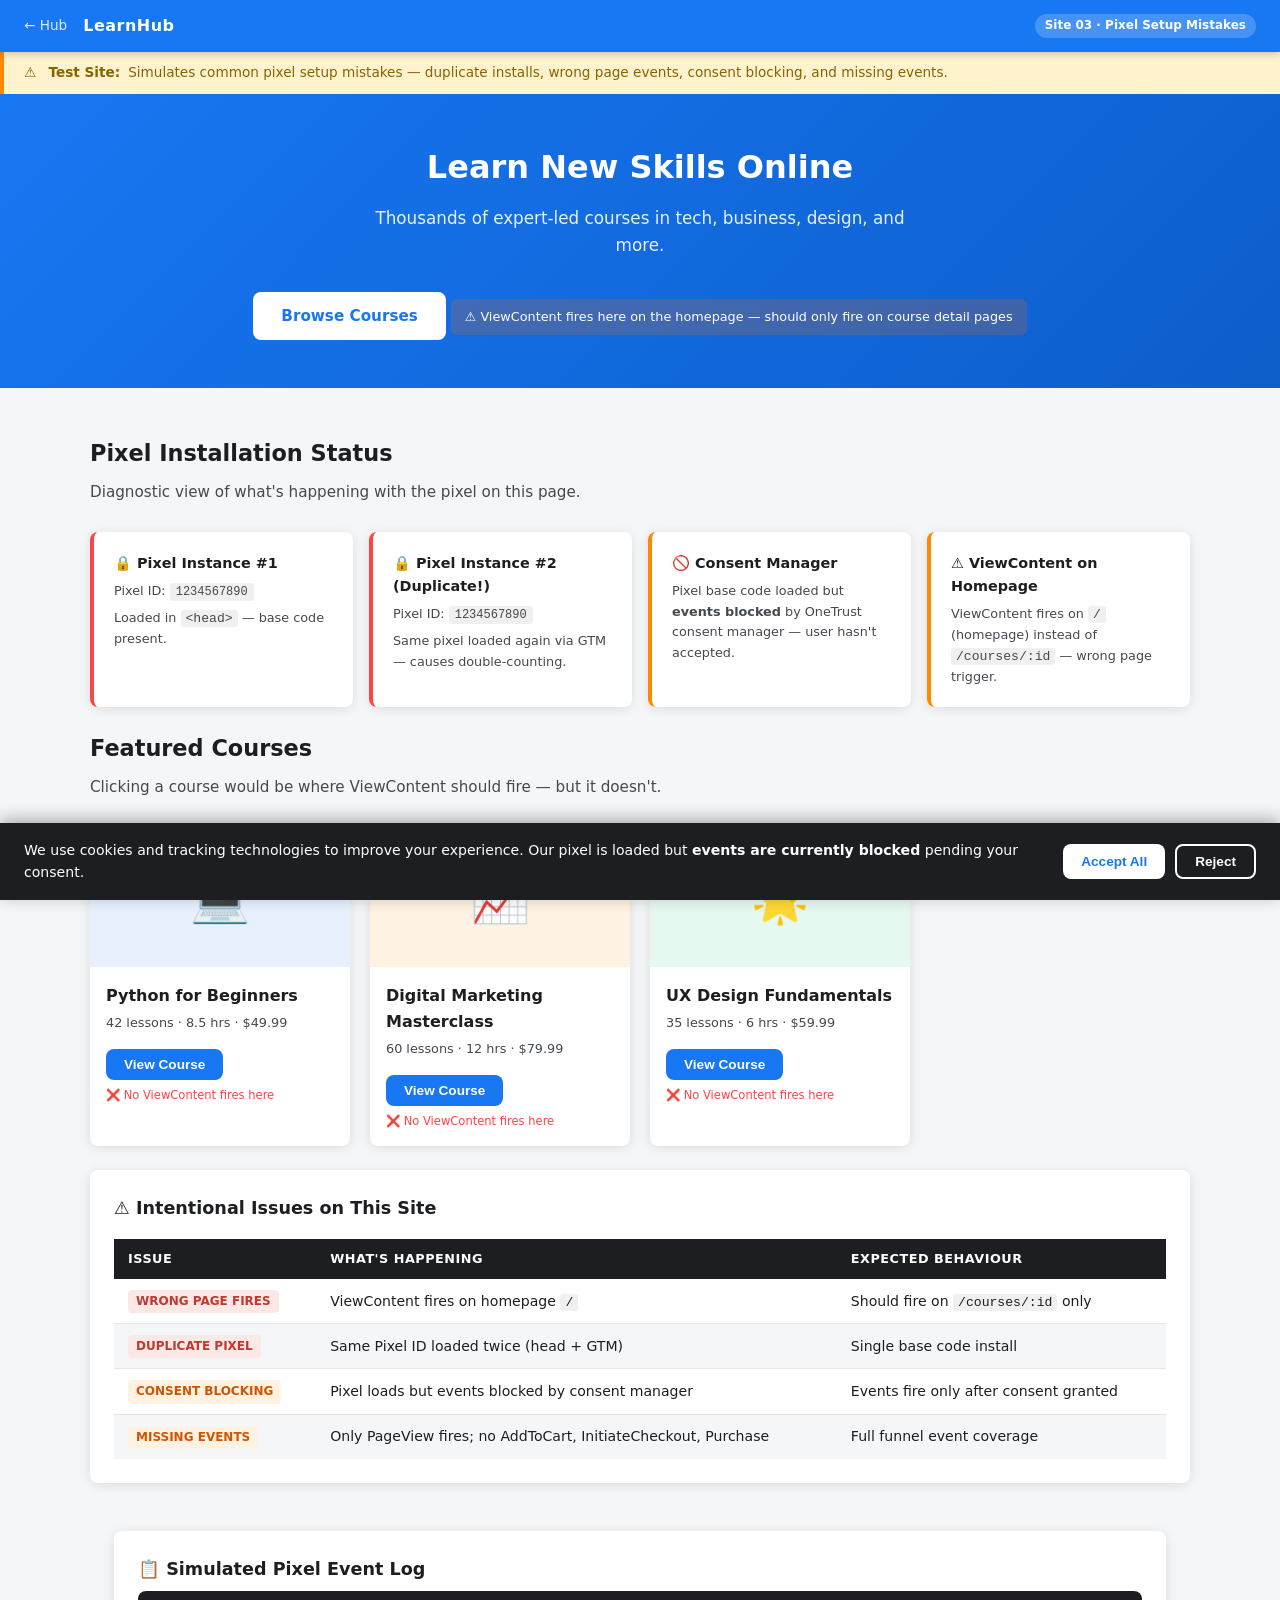
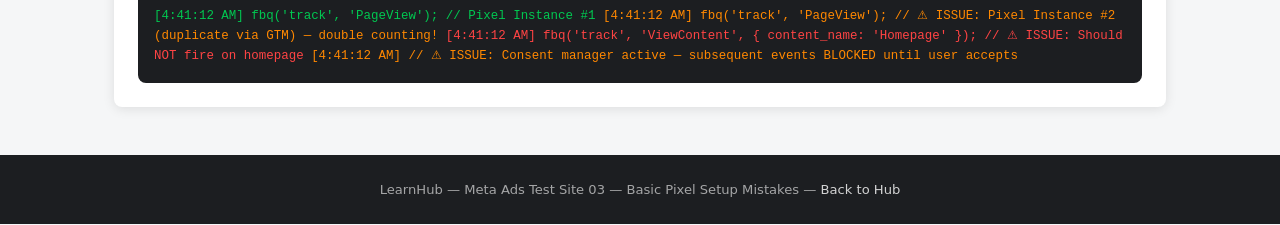
==== edu_pixel_setup/index.html @ 036d87c8 "Initial commit: 11 Meta Ads test sites" ====
<!DOCTYPE html>
<html lang="en">
<head>
  <meta charset="UTF-8" />
  <meta name="viewport" content="width=device-width, initial-scale=1.0" />
  <title>LearnHub — Pixel Setup Mistakes</title>
  <link rel="stylesheet" href="../style.css" />
  <style>
    .pixel-status-grid { display: grid; grid-template-columns: repeat(auto-fill, minmax(240px, 1fr)); gap: 16px; margin: 24px 0; }
    .pixel-status-card {
      background: var(--white); border-radius: var(--radius); box-shadow: var(--shadow);
      padding: 20px; border-left: 4px solid var(--gray-200);
    }
    .pixel-status-card.ok     { border-left-color: var(--green); }
    .pixel-status-card.warn   { border-left-color: var(--orange); }
    .pixel-status-card.error  { border-left-color: var(--red); }
    .pixel-status-card h4 { font-size: .9rem; font-weight: 700; margin-bottom: 6px; }
    .pixel-status-card p  { font-size: .8rem; color: var(--gray-700); }
    .pixel-id-badge { font-family: monospace; font-size: .75rem; background: #f0f0f0; padding: 2px 6px; border-radius: 3px; }
    code { background: #f0f0f0; padding: 1px 5px; border-radius: 3px; font-size: .82rem; font-family: monospace; }
    .course-card { background: var(--white); border-radius: var(--radius); box-shadow: var(--shadow); overflow: hidden; }
    .course-img { height: 140px; display: flex; align-items: center; justify-content: center; font-size: 3rem; }
    .course-info { padding: 16px; }
    .course-title { font-weight: 700; margin-bottom: 4px; }
    .course-meta { font-size: .8rem; color: var(--gray-700); }
  </style>
</head>
<body>

<nav class="site-nav">
  <a class="back-link" href="../index.html">&#8592; Hub</a>
  <a class="logo" href="#">LearnHub</a>
  <span class="badge">Site 03 · Pixel Setup Mistakes</span>
</nav>

<div class="issue-banner">
  &#9888;&nbsp;<strong>Test Site:</strong> Simulates common pixel setup mistakes — duplicate installs, wrong page events, consent blocking, and missing events.
</div>

<!-- HERO / HOMEPAGE (ViewContent fires here — wrong!) -->
<div class="hero" style="padding:48px 24px;">
  <h1>Learn New Skills Online</h1>
  <p>Thousands of expert-led courses in tech, business, design, and more.</p>
  <a href="#courses" class="btn btn-white">Browse Courses</a>
  <!-- ISSUE: ViewContent fires on homepage, not on a product/course page -->
  <div style="margin-top:16px; background:rgba(255,100,0,.2); border-radius:6px; padding:8px 14px; font-size:.8rem; display:inline-block;">
    &#9888; ViewContent fires here on the homepage — should only fire on course detail pages
  </div>
</div>

<!-- Pixel Status Panel -->
<div class="container section">
  <h2 class="section-title">Pixel Installation Status</h2>
  <p class="section-sub">Diagnostic view of what's happening with the pixel on this page.</p>

  <div class="pixel-status-grid">
    <div class="pixel-status-card error">
      <h4>&#128274; Pixel Instance #1</h4>
      <p>Pixel ID: <span class="pixel-id-badge">1234567890</span></p>
      <p style="margin-top:6px;">Loaded in <code>&lt;head&gt;</code> — base code present.</p>
    </div>
    <div class="pixel-status-card error">
      <h4>&#128274; Pixel Instance #2 (Duplicate!)</h4>
      <p>Pixel ID: <span class="pixel-id-badge">1234567890</span></p>
      <p style="margin-top:6px;">Same pixel loaded again via GTM — causes double-counting.</p>
    </div>
    <div class="pixel-status-card warn">
      <h4>&#128683; Consent Manager</h4>
      <p>Pixel base code loaded but <strong>events blocked</strong> by OneTrust consent manager — user hasn't accepted.</p>
    </div>
    <div class="pixel-status-card warn">
      <h4>&#9888; ViewContent on Homepage</h4>
      <p>ViewContent fires on <code>/</code> (homepage) instead of <code>/courses/:id</code> — wrong page trigger.</p>
    </div>
  </div>

  <!-- Courses Grid -->
  <h2 class="section-title mt-24" id="courses">Featured Courses</h2>
  <p class="section-sub">Clicking a course would be where ViewContent should fire — but it doesn't.</p>

  <div class="grid-3">
    <div class="course-card">
      <div class="course-img" style="background:#e8f0fe;">&#128187;</div>
      <div class="course-info">
        <div class="course-title">Python for Beginners</div>
        <div class="course-meta">42 lessons &middot; 8.5 hrs &middot; $49.99</div>
        <button class="btn btn-primary btn-sm mt-16" onclick="simulateCourseClick('COURSE_PY01', 49.99)">View Course</button>
        <p style="font-size:.72rem; color:var(--red); margin-top:6px;">&#10060; No ViewContent fires here</p>
      </div>
    </div>
    <div class="course-card">
      <div class="course-img" style="background:#fef3e2;">&#128200;</div>
      <div class="course-info">
        <div class="course-title">Digital Marketing Masterclass</div>
        <div class="course-meta">60 lessons &middot; 12 hrs &middot; $79.99</div>
        <button class="btn btn-primary btn-sm mt-16" onclick="simulateCourseClick('COURSE_MKT02', 79.99)">View Course</button>
        <p style="font-size:.72rem; color:var(--red); margin-top:6px;">&#10060; No ViewContent fires here</p>
      </div>
    </div>
    <div class="course-card">
      <div class="course-img" style="background:#e6f9f0;">&#127775;</div>
      <div class="course-info">
        <div class="course-title">UX Design Fundamentals</div>
        <div class="course-meta">35 lessons &middot; 6 hrs &middot; $59.99</div>
        <button class="btn btn-primary btn-sm mt-16" onclick="simulateCourseClick('COURSE_UX03', 59.99)">View Course</button>
        <p style="font-size:.72rem; color:var(--red); margin-top:6px;">&#10060; No ViewContent fires here</p>
      </div>
    </div>
  </div>

  <!-- Issues Reference -->
  <div class="card mt-24">
    <div class="card-body">
      <h3 class="card-title">&#9888; Intentional Issues on This Site</h3>
      <table class="issue-table">
        <thead><tr><th>Issue</th><th>What's Happening</th><th>Expected Behaviour</th></tr></thead>
        <tbody>
          <tr>
            <td><span class="tag tag-red">Wrong page fires</span></td>
            <td>ViewContent fires on homepage <code>/</code></td>
            <td>Should fire on <code>/courses/:id</code> only</td>
          </tr>
          <tr>
            <td><span class="tag tag-red">Duplicate pixel</span></td>
            <td>Same Pixel ID loaded twice (head + GTM)</td>
            <td>Single base code install</td>
          </tr>
          <tr>
            <td><span class="tag tag-orange">Consent blocking</span></td>
            <td>Pixel loads but events blocked by consent manager</td>
            <td>Events fire only after consent granted</td>
          </tr>
          <tr>
            <td><span class="tag tag-orange">Missing events</span></td>
            <td>Only PageView fires; no AddToCart, InitiateCheckout, Purchase</td>
            <td>Full funnel event coverage</td>
          </tr>
        </tbody>
      </table>
    </div>
  </div>
</div>

<!-- Event Log -->
<div class="container" style="margin-bottom:48px;">
  <div class="card">
    <div class="card-body">
      <h3 class="card-title">&#128203; Simulated Pixel Event Log</h3>
      <div id="event-log" style="font-family:monospace; font-size:.78rem; background:#1c1e21; color:#00c851; padding:16px; border-radius:var(--radius); min-height:80px; max-height:260px; overflow-y:auto;"></div>
    </div>
  </div>
</div>

<!-- Consent Banner -->
<div class="consent-banner" id="consent-banner">
  <p>We use cookies and tracking technologies to improve your experience. Our pixel is loaded but <strong>events are currently blocked</strong> pending your consent.</p>
  <div class="consent-actions">
    <button class="btn btn-white btn-sm" onclick="acceptConsent()">Accept All</button>
    <button class="btn btn-outline btn-sm" style="color:#fff; border-color:#fff;" onclick="rejectConsent()">Reject</button>
  </div>
</div>

<footer>
  LearnHub &mdash; Meta Ads Test Site 03 &mdash; Basic Pixel Setup Mistakes &mdash;
  <a href="../index.html">Back to Hub</a>
</footer>

<script>
  let consentGranted = false;

  function log(msg, color) {
    const el = document.getElementById('event-log');
    const ts = new Date().toLocaleTimeString();
    const c = color || '#00c851';
    el.innerHTML += `<span style="color:${c}">[${ts}] ${msg}</span>\n`;
    el.scrollTop = el.scrollHeight;
  }

  // ISSUE 1: PageView fires immediately
  log(`fbq('track', 'PageView');  // Pixel Instance #1`);
  // ISSUE 2: Duplicate pixel fires same event
  log(`fbq('track', 'PageView');  // ⚠ ISSUE: Pixel Instance #2 (duplicate via GTM) — double counting!`, '#ff8800');
  // ISSUE 3: ViewContent fires on homepage
  log(`fbq('track', 'ViewContent', { content_name: 'Homepage' });  // ⚠ ISSUE: Should NOT fire on homepage`, '#ff4444');
  log(`// ⚠ ISSUE: Consent manager active — subsequent events BLOCKED until user accepts`, '#ff8800');

  function simulateCourseClick(id, price) {
    if (!consentGranted) {
      log(`// ⚠ ISSUE: ViewContent would fire for ${id} but BLOCKED by consent manager`, '#ff4444');
      alert('Consent not granted — pixel events are blocked. Accept cookies to simulate event firing.');
      return;
    }
    log(`// ⚠ ISSUE: No ViewContent fires on course click — event not implemented`, '#ff4444');
    alert('No ViewContent event fires here — this is an intentional missing event issue.');
  }

  function acceptConsent() {
    consentGranted = true;
    document.getElementById('consent-banner').style.display = 'none';
    log(`// User accepted consent — pixel events now unblocked`, '#00c851');
    log(`fbq('consent', 'grant');`);
  }

  function rejectConsent() {
    consentGranted = false;
    document.getElementById('consent-banner').style.display = 'none';
    log(`// User rejected consent — pixel events remain blocked`, '#ff4444');
    log(`fbq('consent', 'revoke');`);
  }
</script>

</body>
</html>
---- style.css ----
/* ============================================================
   Meta Ads Test Sites — Shared Stylesheet
   ============================================================ */

:root {
  --blue:       #1877F2;
  --blue-dark:  #0d5ecb;
  --green:      #00c851;
  --red:        #ff4444;
  --orange:     #ff8800;
  --gray-100:   #f5f6f7;
  --gray-200:   #e4e6ea;
  --gray-700:   #444950;
  --gray-900:   #1c1e21;
  --white:      #ffffff;
  --radius:     8px;
  --shadow:     0 2px 12px rgba(0,0,0,.10);
  --font:       'Segoe UI', system-ui, -apple-system, sans-serif;
}

*, *::before, *::after { box-sizing: border-box; margin: 0; padding: 0; }

body {
  font-family: var(--font);
  background: var(--gray-100);
  color: var(--gray-900);
  line-height: 1.6;
}

/* ---- Top Nav ---- */
.site-nav {
  background: var(--blue);
  padding: 0 24px;
  display: flex;
  align-items: center;
  gap: 16px;
  height: 52px;
  position: sticky;
  top: 0;
  z-index: 100;
  box-shadow: 0 2px 8px rgba(0,0,0,.2);
}
.site-nav .logo {
  font-weight: 700;
  font-size: 1rem;
  color: var(--white);
  text-decoration: none;
  letter-spacing: .5px;
}
.site-nav .back-link {
  color: rgba(255,255,255,.85);
  text-decoration: none;
  font-size: .85rem;
  display: flex;
  align-items: center;
  gap: 4px;
}
.site-nav .back-link:hover { color: var(--white); }
.site-nav .badge {
  margin-left: auto;
  background: rgba(255,255,255,.2);
  color: var(--white);
  font-size: .75rem;
  padding: 2px 10px;
  border-radius: 20px;
  font-weight: 600;
}

/* ---- Issue Banner ---- */
.issue-banner {
  background: #fff3cd;
  border-left: 4px solid var(--orange);
  padding: 10px 20px;
  font-size: .85rem;
  color: #856404;
  display: flex;
  align-items: center;
  gap: 8px;
}
.issue-banner strong { font-weight: 700; }

/* ---- Hero ---- */
.hero {
  background: linear-gradient(135deg, var(--blue) 0%, var(--blue-dark) 100%);
  color: var(--white);
  padding: 60px 24px;
  text-align: center;
}
.hero h1 { font-size: 2rem; margin-bottom: 12px; }
.hero p  { font-size: 1.05rem; opacity: .9; max-width: 560px; margin: 0 auto 24px; }

/* ---- Buttons ---- */
.btn {
  display: inline-block;
  padding: 12px 28px;
  border-radius: var(--radius);
  font-weight: 600;
  font-size: .95rem;
  cursor: pointer;
  border: none;
  text-decoration: none;
  transition: opacity .15s, transform .1s;
}
.btn:hover { opacity: .88; transform: translateY(-1px); }
.btn-primary   { background: var(--blue);  color: var(--white); }
.btn-white     { background: var(--white); color: var(--blue);  }
.btn-green     { background: var(--green); color: var(--white); }
.btn-outline   { background: transparent; color: var(--blue); border: 2px solid var(--blue); }
.btn-sm        { padding: 8px 18px; font-size: .85rem; }
.btn-full      { width: 100%; text-align: center; }

/* ---- Cards / Grid ---- */
.container { max-width: 1100px; margin: 0 auto; padding: 0 24px; }
.section    { padding: 48px 0; }

.card {
  background: var(--white);
  border-radius: var(--radius);
  box-shadow: var(--shadow);
  overflow: hidden;
}
.card-body { padding: 24px; }
.card-title { font-size: 1.1rem; font-weight: 700; margin-bottom: 8px; }

.grid-2 { display: grid; grid-template-columns: repeat(auto-fill, minmax(300px, 1fr)); gap: 24px; }
.grid-3 { display: grid; grid-template-columns: repeat(auto-fill, minmax(220px, 1fr)); gap: 20px; }
.grid-4 { display: grid; grid-template-columns: repeat(auto-fill, minmax(200px, 1fr)); gap: 20px; }

/* ---- Product Card ---- */
.product-card { background: var(--white); border-radius: var(--radius); box-shadow: var(--shadow); overflow: hidden; }
.product-card img { width: 100%; height: 200px; object-fit: cover; }
.product-card .product-info { padding: 16px; }
.product-card .product-name { font-weight: 700; margin-bottom: 4px; }
.product-card .product-price { color: var(--blue); font-size: 1.1rem; font-weight: 700; }
.product-card .product-price-old { text-decoration: line-through; color: #999; font-size: .9rem; margin-left: 6px; }
.product-card .product-actions { padding: 0 16px 16px; display: flex; gap: 8px; }

/* ---- Forms ---- */
.form-group { margin-bottom: 18px; }
.form-group label { display: block; font-weight: 600; margin-bottom: 6px; font-size: .9rem; }
.form-group input,
.form-group select,
.form-group textarea {
  width: 100%;
  padding: 10px 14px;
  border: 1.5px solid var(--gray-200);
  border-radius: var(--radius);
  font-size: .95rem;
  font-family: var(--font);
  transition: border-color .15s;
}
.form-group input:focus,
.form-group select:focus,
.form-group textarea:focus {
  outline: none;
  border-color: var(--blue);
}

/* ---- Issue Table ---- */
.issue-table {
  width: 100%;
  border-collapse: collapse;
  font-size: .88rem;
  margin-top: 16px;
}
.issue-table th {
  background: var(--gray-900);
  color: var(--white);
  padding: 10px 14px;
  text-align: left;
  font-size: .8rem;
  text-transform: uppercase;
  letter-spacing: .5px;
}
.issue-table td { padding: 10px 14px; border-bottom: 1px solid var(--gray-200); }
.issue-table tr:last-child td { border-bottom: none; }
.issue-table tr:nth-child(even) td { background: var(--gray-100); }

.tag {
  display: inline-block;
  padding: 2px 8px;
  border-radius: 4px;
  font-size: .75rem;
  font-weight: 700;
  text-transform: uppercase;
}
.tag-red    { background: #fde8e8; color: #c0392b; }
.tag-orange { background: #fef3e2; color: #d35400; }
.tag-blue   { background: #e8f0fe; color: #1a73e8; }
.tag-green  { background: #e6f9f0; color: #27ae60; }

/* ---- Steps / Funnel ---- */
.steps { display: flex; gap: 0; margin: 32px 0; flex-wrap: wrap; }
.step {
  flex: 1;
  min-width: 120px;
  text-align: center;
  padding: 20px 12px;
  background: var(--white);
  border: 1px solid var(--gray-200);
  position: relative;
}
.step:not(:last-child)::after {
  content: '→';
  position: absolute;
  right: -14px;
  top: 50%;
  transform: translateY(-50%);
  font-size: 1.2rem;
  color: var(--blue);
  z-index: 1;
}
.step .step-num {
  width: 36px; height: 36px;
  border-radius: 50%;
  background: var(--blue);
  color: var(--white);
  font-weight: 700;
  display: flex; align-items: center; justify-content: center;
  margin: 0 auto 8px;
  font-size: .9rem;
}
.step .step-label { font-size: .82rem; font-weight: 600; }
.step.active { border-color: var(--blue); background: #e8f0fe; }
.step.error  { border-color: var(--red);  background: #fde8e8; }

/* ---- Video Player Placeholder ---- */
.video-placeholder {
  background: #111;
  border-radius: var(--radius);
  aspect-ratio: 16/9;
  display: flex;
  flex-direction: column;
  align-items: center;
  justify-content: center;
  color: var(--white);
  position: relative;
  overflow: hidden;
}
.video-placeholder .play-btn {
  width: 64px; height: 64px;
  border-radius: 50%;
  background: rgba(255,255,255,.2);
  display: flex; align-items: center; justify-content: center;
  font-size: 1.8rem;
  cursor: pointer;
  border: 2px solid rgba(255,255,255,.5);
  margin-bottom: 12px;
}
.live-badge {
  position: absolute;
  top: 12px; left: 12px;
  background: var(--red);
  color: var(--white);
  font-size: .75rem;
  font-weight: 700;
  padding: 3px 10px;
  border-radius: 4px;
  text-transform: uppercase;
  letter-spacing: .5px;
}

/* ---- Consent Banner ---- */
.consent-banner {
  position: fixed;
  bottom: 0; left: 0; right: 0;
  background: var(--gray-900);
  color: var(--white);
  padding: 16px 24px;
  display: flex;
  align-items: center;
  gap: 16px;
  flex-wrap: wrap;
  z-index: 999;
  box-shadow: 0 -4px 16px rgba(0,0,0,.3);
}
.consent-banner p { flex: 1; font-size: .88rem; min-width: 200px; }
.consent-banner .consent-actions { display: flex; gap: 10px; }

/* ---- Misc ---- */
.section-title { font-size: 1.4rem; font-weight: 700; margin-bottom: 8px; }
.section-sub   { color: var(--gray-700); margin-bottom: 28px; font-size: .95rem; }
.divider       { border: none; border-top: 1px solid var(--gray-200); margin: 32px 0; }
.text-center   { text-align: center; }
.mt-8  { margin-top: 8px; }
.mt-16 { margin-top: 16px; }
.mt-24 { margin-top: 24px; }
.mb-8  { margin-bottom: 8px; }
.mb-16 { margin-bottom: 16px; }
.mb-24 { margin-bottom: 24px; }

footer {
  background: var(--gray-900);
  color: rgba(255,255,255,.6);
  text-align: center;
  padding: 24px;
  font-size: .82rem;
  margin-top: 48px;
}
footer a { color: rgba(255,255,255,.8); text-decoration: none; }

/* ---- Responsive ---- */
@media (max-width: 640px) {
  .hero h1 { font-size: 1.5rem; }
  .steps { flex-direction: column; }
  .step:not(:last-child)::after { content: '↓'; right: auto; top: auto; bottom: -14px; left: 50%; transform: translateX(-50%); }
  .grid-2, .grid-3, .grid-4 { grid-template-columns: 1fr; }
}
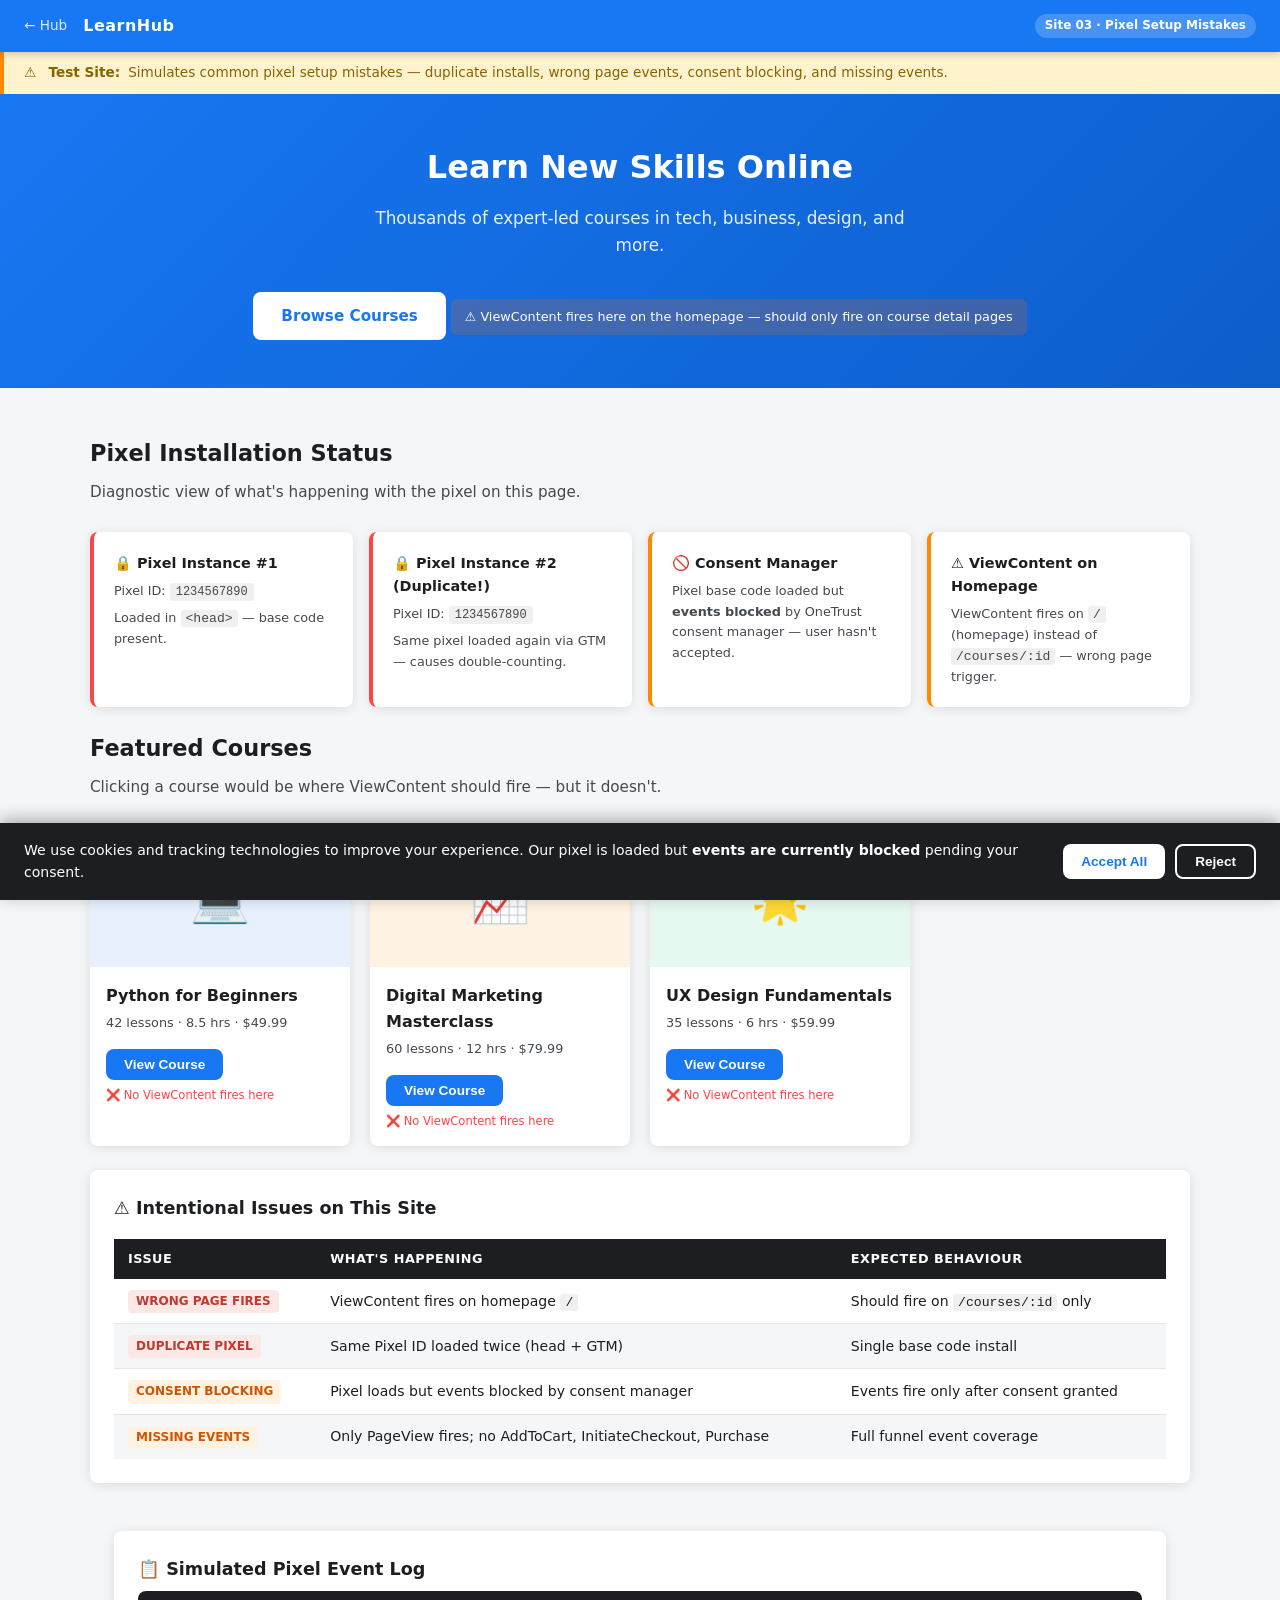
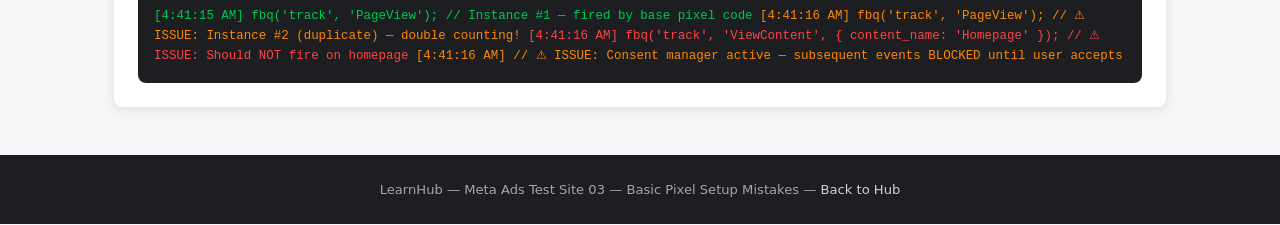
==== commit 3ab7ce3f: "Steps 1 & 2: Install real Meta Pixels and wire up fbq() events across all 11 sites Pixel mapping: - " ====
--- a/edu_pixel_setup/index.html
+++ b/edu_pixel_setup/index.html
@@ -5,6 +5,38 @@
   <meta name="viewport" content="width=device-width, initial-scale=1.0" />
   <title>LearnHub — Pixel Setup Mistakes</title>
   <link rel="stylesheet" href="../style.css" />
+
+  <!-- Meta Pixel Code — Signals Pixel (2600343890366158) — Instance #1 (correct) -->
+  <script>
+  !function(f,b,e,v,n,t,s)
+  {if(f.fbq)return;n=f.fbq=function(){n.callMethod?
+  n.callMethod.apply(n,arguments):n.queue.push(arguments)};
+  if(!f._fbq)f._fbq=n;n.push=n;n.loaded=!0;n.version='2.0';
+  n.queue=[];t=b.createElement(e);t.async=!0;
+  t.src=v;s=b.getElementsByTagName(e)[0];
+  s.parentNode.insertBefore(t,s)}(window, document,'script',
+  'https://connect.facebook.net/en_US/fbevents.js');
+  fbq('init', '2600343890366158');
+  fbq('track', 'PageView');
+  </script>
+  <noscript><img height="1" width="1" style="display:none"
+  src="https://www.facebook.com/tr?id=2600343890366158&ev=PageView&noscript=1"
+  /></noscript>
+  <!-- End Meta Pixel Code -->
+
+  <!-- ⚠ INTENTIONAL ISSUE: Duplicate Pixel Install via GTM (Instance #2) -->
+  <script>
+  // Simulates a second fbq('init') call as would happen with a duplicate GTM tag
+  fbq('init', '2600343890366158');  // Duplicate init
+  fbq('track', 'PageView');         // Duplicate PageView — causes double counting
+  </script>
+  <!-- End Duplicate Pixel -->
+
+  <!-- ⚠ INTENTIONAL ISSUE: ViewContent fires on homepage (should not) -->
+  <script>
+  fbq('track', 'ViewContent', { content_name: 'Homepage' });
+  </script>
+
   <style>
     .pixel-status-grid { display: grid; grid-template-columns: repeat(auto-fill, minmax(240px, 1fr)); gap: 16px; margin: 24px 0; }
     .pixel-status-card {
@@ -176,11 +208,9 @@
     el.scrollTop = el.scrollHeight;
   }
 
-  // ISSUE 1: PageView fires immediately
-  log(`fbq('track', 'PageView');  // Pixel Instance #1`);
-  // ISSUE 2: Duplicate pixel fires same event
-  log(`fbq('track', 'PageView');  // ⚠ ISSUE: Pixel Instance #2 (duplicate via GTM) — double counting!`, '#ff8800');
-  // ISSUE 3: ViewContent fires on homepage
+  // All three real fbq() calls above already fired from <head> — log them here for visibility
+  log(`fbq('track', 'PageView');  // Instance #1 — fired by base pixel code`);
+  log(`fbq('track', 'PageView');  // ⚠ ISSUE: Instance #2 (duplicate) — double counting!`, '#ff8800');
   log(`fbq('track', 'ViewContent', { content_name: 'Homepage' });  // ⚠ ISSUE: Should NOT fire on homepage`, '#ff4444');
   log(`// ⚠ ISSUE: Consent manager active — subsequent events BLOCKED until user accepts`, '#ff8800');
 
@@ -190,6 +220,7 @@
       alert('Consent not granted — pixel events are blocked. Accept cookies to simulate event firing.');
       return;
     }
+    // INTENTIONAL ISSUE: No ViewContent fires — event not implemented on course click
     log(`// ⚠ ISSUE: No ViewContent fires on course click — event not implemented`, '#ff4444');
     alert('No ViewContent event fires here — this is an intentional missing event issue.');
   }
@@ -197,15 +228,17 @@
   function acceptConsent() {
     consentGranted = true;
     document.getElementById('consent-banner').style.display = 'none';
+    fbq('consent', 'grant');
+    log(`fbq('consent', 'grant');  // Real consent grant sent to pixel`, '#00c851');
     log(`// User accepted consent — pixel events now unblocked`, '#00c851');
-    log(`fbq('consent', 'grant');`);
   }
 
   function rejectConsent() {
     consentGranted = false;
     document.getElementById('consent-banner').style.display = 'none';
+    fbq('consent', 'revoke');
+    log(`fbq('consent', 'revoke');  // Real consent revoke sent to pixel`, '#ff4444');
     log(`// User rejected consent — pixel events remain blocked`, '#ff4444');
-    log(`fbq('consent', 'revoke');`);
   }
 </script>
 
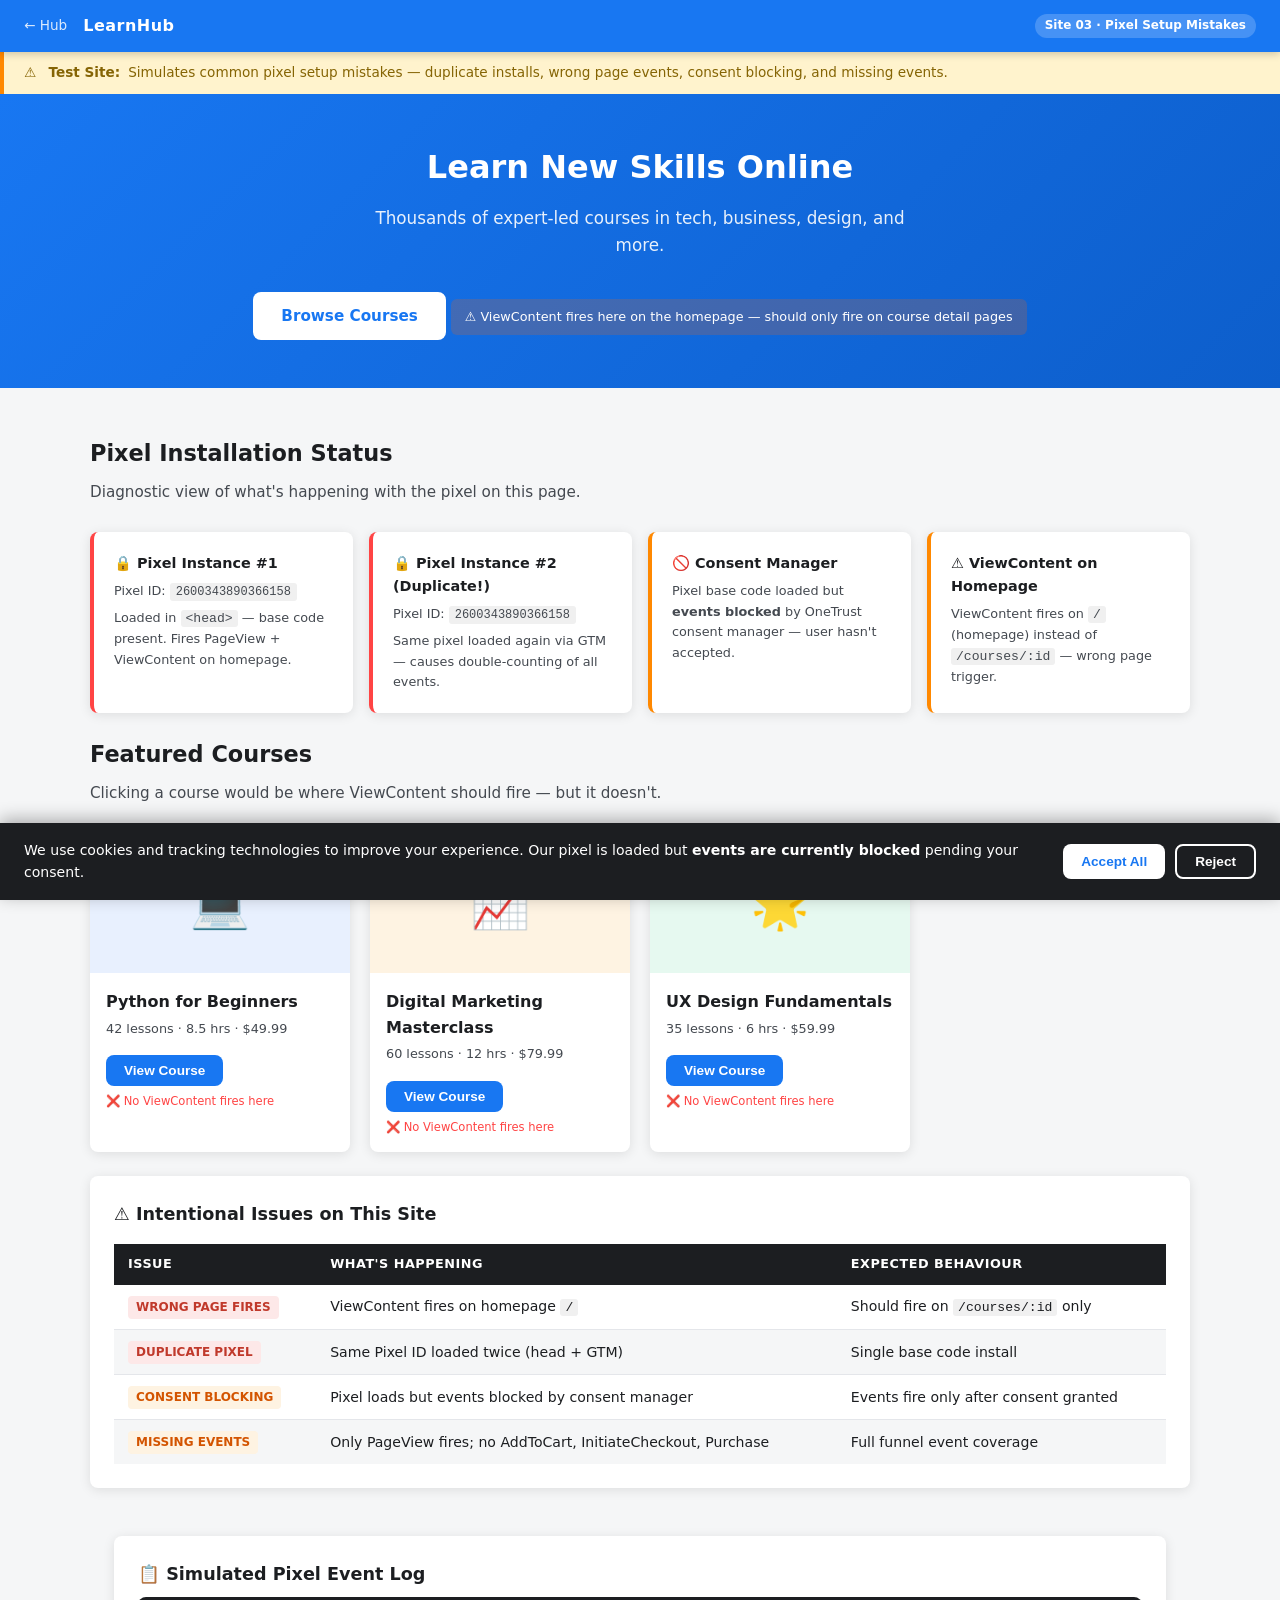
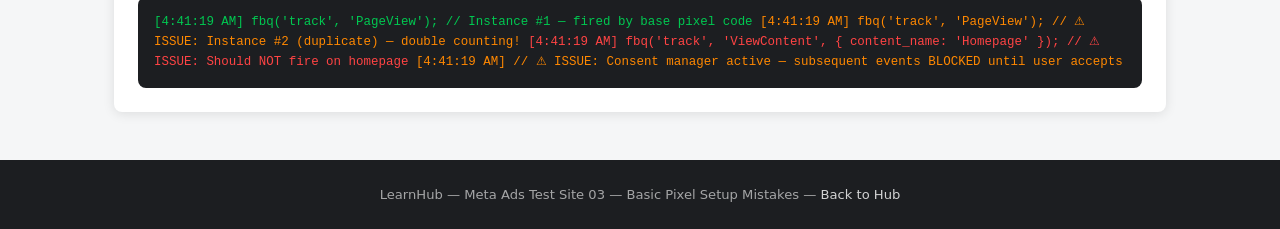
==== commit 004a16ae: "QA fixes: correct pixel IDs in Site 03 UI, fix string value mode in Site 04" ====
--- a/edu_pixel_setup/index.html
+++ b/edu_pixel_setup/index.html
@@ -88,13 +88,13 @@
   <div class="pixel-status-grid">
     <div class="pixel-status-card error">
       <h4>&#128274; Pixel Instance #1</h4>
-      <p>Pixel ID: <span class="pixel-id-badge">1234567890</span></p>
-      <p style="margin-top:6px;">Loaded in <code>&lt;head&gt;</code> — base code present.</p>
+      <p>Pixel ID: <span class="pixel-id-badge">2600343890366158</span></p>
+      <p style="margin-top:6px;">Loaded in <code>&lt;head&gt;</code> &mdash; base code present. Fires PageView + ViewContent on homepage.</p>
     </div>
     <div class="pixel-status-card error">
       <h4>&#128274; Pixel Instance #2 (Duplicate!)</h4>
-      <p>Pixel ID: <span class="pixel-id-badge">1234567890</span></p>
-      <p style="margin-top:6px;">Same pixel loaded again via GTM — causes double-counting.</p>
+      <p>Pixel ID: <span class="pixel-id-badge">2600343890366158</span></p>
+      <p style="margin-top:6px;">Same pixel loaded again via GTM &mdash; causes double-counting of all events.</p>
     </div>
     <div class="pixel-status-card warn">
       <h4>&#128683; Consent Manager</h4>
